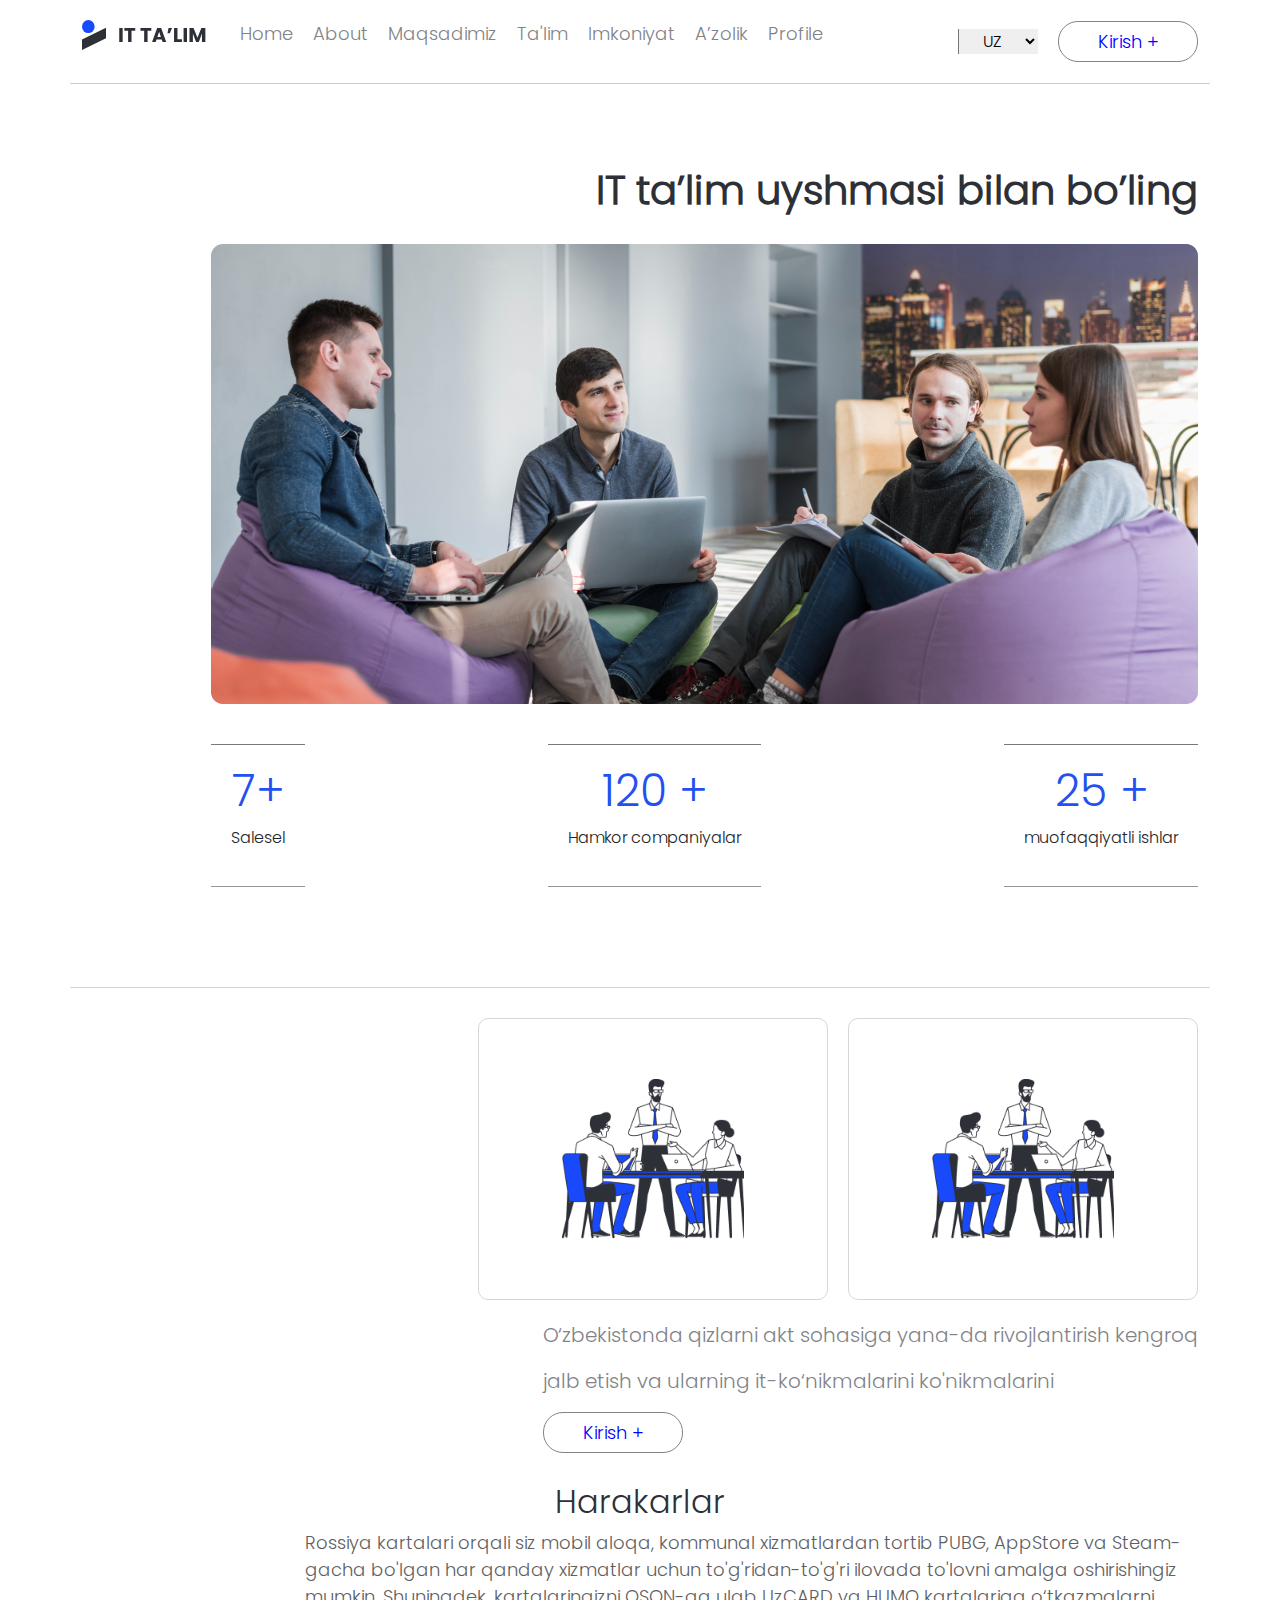
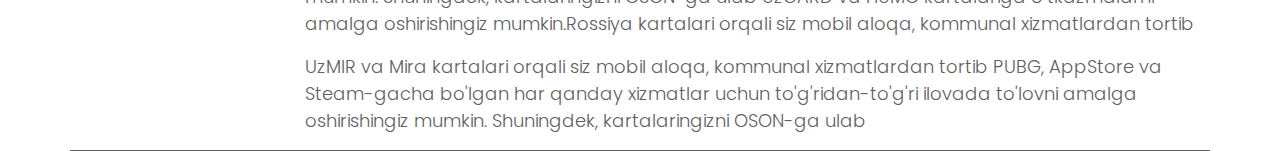
==== pages/about.html @ 6ec20bc4 "last page added" ====
<!DOCTYPE html>
<html lang="en">
<head>
    <meta charset="UTF-8">
    <meta name="viewport" content="width=device-width, initial-scale=1.0">
        <link rel="stylesheet" href="https://cdnjs.cloudflare.com/ajax/libs/font-awesome/6.5.2/css/all.min.css">
<link rel="stylesheet" href="../css/about.min.css">
<link rel="stylesheet" href="../bootstrap-5.3.3-dist/bootstrap-5.3.3-dist/css/bootstrap.min.css">
    <title>About</title>
</head>
<body>
    <!-- Navbar -->
    <header class="container">
        <nav class="header-navbar">
            <div class="header-left">
                <div class="header-logo">
                    <a href="./index.html"><img src="../images/header-logo.svg" alt="header-logo"></a>
                </div>
                <ul class="header-list">
                    <li class="header-item"><a href="../index.html" class="header-link">Home</a></li>
                    <li class="header-item"><a href="./about.html" class="header-link">About</a></li>
                    <li class="header-item"><a href="./maqsadimiz.html" class="header-link">Maqsadimiz</a></li>
                    <li class="header-item"><a href="./index.html" class="header-link">Ta'lim</a></li>
                    <li class="header-item"><a href="./index.html" class="header-link">Imkoniyat</a></li>
                    <li class="header-item"><a href="./index.html" class="header-link">A’zolik</a></li>
                    <li class="header-item"><a href="./index.html" class="header-link">Profile</a></li>
                </ul>
            </div>
            <div class="header-right">
                <form>
                    <select id="language" name="language" class="header-lang">
                        <option value="uz">UZ</option>
                        <option value="en">EN</option>
                        <option value="ru">RU</option>
                    </select>
                </form>
    
                <button class="sign">
                    Kirish +
                </button>
    
                <button class="user">
                    <span><i class="fa-solid fa-user"></i></span>
                </button>
                <button class="burger">
                    <span><i class="fa-solid fa-bars"></i></span>
                </button>
                <button class="lang">
                    <span><i class="fa-solid fa-globe"></i></span>
                </button>
            </div>
        </nav>
    </header>
    <!-- Navbar end -->

    <!-- Hero -->
     <section class="hero container">
<h1>IT ta’lim uyshmasi bilan bo’ling</h1>
<div class="hero-img">
    <img src="../images/ahero-img.png" alt="ahero-img">

    <div class="hero-items">
        <div class="hero-item">
            <h2>7+</h2>
            <p>Salesel</p>
        </div>
        <div class="hero-item">
            <h2>120 +</h2>
            <p>Hamkor companiyalar</p>
        </div>
        <div class="hero-item">
            <h2>25 +</h2>
            <p>muofaqqiyatli ishlar</p>
        </div>
    </div>
</div>
     </section>
    <!-- Hero end -->

    <!-- konikma -->
<section class="konikma container">
    <div class="konikma-cards">
        <div class="konikma-card">
            <img src="../images/about-img.png" alt="about-img">
        </div>
        <div class="konikma-card">
            <img src="../images/about-img.png" alt="about-img">
        </div>
    </div>
    <div class="konikma-info">
        <p>O‘zbekistonda qizlarni akt sohasiga yana-da 
        rivojlantirish kengroq</p>
        <p> jalb etish va ularning it-ko‘nikmalarini ko'nikmalarini</p>
        <button>Kirish +</button>
    </div>
</section>
    <!-- konikma end-->

    <!-- harakatlar -->
     <section class="harakatlar container">
        <h1>Harakarlar</h1>
        <p>Rossiya kartalari orqali siz mobil aloqa, kommunal xizmatlardan tortib PUBG, AppStore va Steam-gacha bo'lgan har qanday
        xizmatlar uchun to'g'ridan-to'g'ri ilovada to'lovni amalga oshirishingiz mumkin. Shuningdek, kartalaringizni OSON-ga
        ulab UzCARD va HUMO kartalariga o‘tkazmalarni amalga oshirishingiz mumkin.Rossiya kartalari orqali siz mobil aloqa,
        kommunal xizmatlardan tortib</p>
        <p>UzMIR va Mira kartalari orqali siz mobil aloqa, kommunal xizmatlardan tortib PUBG, AppStore va Steam-gacha bo'lgan har
        qanday xizmatlar uchun to'g'ridan-to'g'ri ilovada to'lovni amalga oshirishingiz mumkin. Shuningdek, kartalaringizni
        OSON-ga ulab</p>
     </section>
    <!-- harakatlar end -->
</body>
</html>
---- css/about.min.css ----
*{padding:0;margin:0;box-sizing:border-box;list-style:none;text-decoration:none;font-family:Poppins}button{cursor:pointer}ul a{text-decoration:none;transition:all .3s linear;-webkit-transition:all .3s linear;-moz-transition:all .3s linear;-ms-transition:all .3s linear;-o-transition:all .3s linear}ul a:hover{border-bottom:2px solid #0659e9;color:blue}@font-face{font-family:Poppins;src:url(/Poppins/Poppins-Light.ttf)}.container{margin:0 auto;width:90% !important}header{border-bottom:1px solid #ccc;position:sticky;top:0;background-color:#fff;z-index:999}header .header-navbar{padding:20px 0;align-items:center;display:flex;justify-content:space-between}header .header-navbar .header-left{display:flex}header .header-navbar .header-left .header-list{display:flex;gap:20px;align-items:center}header .header-navbar .header-left .header-list a{margin-top:20px;color:#828388;font-size:18px}header .header-navbar .header-left .header-list a:hover{color:#0335fd}header .header-navbar .header-right{display:flex;gap:20px;align-items:center}header .header-navbar .header-right .header-lang{border-right:none;border-bottom:none;border-top:none;outline:none;padding:0 20px}header .header-navbar .header-right .header-lang option{border:none;outline:none}header .header-navbar .header-right .sign{width:140px;border:1px solid #828388;color:blue;border-radius:20px;-webkit-border-radius:20px;-moz-border-radius:20px;-ms-border-radius:20px;-o-border-radius:20px;padding:6px 30px;background-color:rgba(0,0,0,0);font-size:18px}header .header-navbar .header-right .sign:hover{background-color:blue;color:#fff}header .header-navbar .user{border:none;background-color:rgba(0,0,0,0);font-size:20px;color:blue;display:none}header .header-navbar .burger{border:none;background-color:rgba(0,0,0,0);font-size:20px;color:blue;display:none}header .header-navbar .lang{border:none;background-color:rgba(0,0,0,0);font-size:20px;color:blue;display:none}@media(max-width: 1200px){header .header-navbar .header-left .header-list a{font-size:15px}header .header-navbar .header-right .sign{padding:6px 20px}}@media(max-width: 768px){header .header-navbar .header-left .header-list{gap:10px}header .header-navbar .header-left .header-list a{font-size:15px}header .header-navbar .header-right .sign{padding:6px 20px}}@media(max-width: 992px){header .header-navbar .header-left .header-list{display:none}header .header-navbar .header-right .header-lang{display:none}header .header-navbar .header-right .sign{display:none}header .header-navbar .header-right .user{display:block}header .header-navbar .header-right .lang{display:block}header .header-navbar .header-right .burger{display:block}}.hero{margin-top:50px;padding:30px 0;gap:20px;display:flex;flex-direction:column;align-items:end}.hero img{width:100%}.hero h1{font-size:40px;font-weight:600;line-height:52px;color:#2e3038}.hero .hero-items{display:flex;justify-content:space-between;padding:40px 0;flex-wrap:wrap}.hero .hero-items .hero-item{display:flex;flex-direction:column;flex-wrap:wrap;border-top:1px solid rgba(78,79,81,.7568627451);border-bottom:1px solid rgba(78,79,81,.6117647059);padding:20px;align-items:center}.hero .hero-items .hero-item h2{color:#2450f0;font-size:44px}@media(max-width: 1024px){.hero h1{font-size:30px;font-weight:500}.hero .hero-items{padding:30px 0}.hero .hero-items .hero-item h2{font-size:30px}}.konikma{margin-top:30px;padding:30px 0;gap:20px;border-top:1px solid rgba(204,204,204,.8);display:flex;flex-direction:column;align-items:end;justify-content:end}.konikma .konikma-cards{display:flex;justify-content:space-between;gap:20px;flex-wrap:wrap}.konikma .konikma-cards .konikma-card{border-radius:10px;-webkit-border-radius:10px;-moz-border-radius:10px;-ms-border-radius:10px;-o-border-radius:10px;border:rgba(204,204,204,.8) 1px solid;display:flex;align-items:center;justify-content:center;padding:60px}.konikma .konikma-cards .konikma-card img{width:80%}.konikma .konikma-info{display:flex;flex-direction:column}.konikma .konikma-info p{color:#828388;font-size:20px}.konikma .konikma-info button{width:140px;border:1px solid #828388;color:blue;border-radius:20px;-webkit-border-radius:20px;-moz-border-radius:20px;-ms-border-radius:20px;-o-border-radius:20px;padding:6px 30px;background-color:rgba(0,0,0,0);font-size:18px}.konikma .konikma-info button:hover{background-color:blue;color:#fff}.harakatlar{display:flex;flex-direction:column;align-items:end;border-bottom:#605f62 1px solid}.harakatlar h1{font-size:32px;color:#2e3038;text-align:center;width:100%}.harakatlar p{color:#5f5f62;font-size:18px;width:80%}@media(max-width: 1024px){.harakatlar p{width:100%}}.footer{margin-top:50px;border-top:1px solid #ccc;padding:30px 0;gap:20px;display:grid;grid-template-columns:auto auto}.footer .footer-right .footer-right__top{display:grid;grid-template-columns:repeat(3, 1fr);align-items:center}.footer .footer-right .footer-right__top .footer-list{display:flex;flex-direction:column;gap:10px}.footer .footer-right .footer-right__top .footer-list li{font-size:20px}.footer .footer-right .footer-right__top .footer-list li a{color:#828388}.footer .footer-right .footer-right__top .footer-contacts .footer-contact{display:flex;justify-content:space-between;align-items:center;padding:20px 0;border-bottom:1px solid rgba(53,53,55,.5098039216)}.footer .footer-right .footer-right__top .footer-contacts .footer-contact span{font-size:22px;display:flex;gap:10px;color:#828388;align-items:center}.footer .footer-right .footer-right__top .footer-contacts .footer-contact span i{color:#000}.footer .footer-right .footer-right__bottom{padding:20px 10px;width:100%;display:flex;align-items:center;justify-content:end;flex-wrap:wrap;gap:10px}.footer .footer-right .footer-right__bottom span{display:none}.footer .footer-right .footer-right__bottom button{width:250px;border:1px solid #828388;color:#fff;border-radius:20px;-webkit-border-radius:20px;-moz-border-radius:20px;-ms-border-radius:20px;-o-border-radius:20px;background-color:#58585b;font-size:18px;display:flex;align-items:center;justify-content:center;height:40px;padding:10px;text-transform:uppercase}.footer .footer-right .footer-right__bottom button:hover{background-color:#fff;color:#414044}@media(max-width: 1024px){.footer{grid-template-columns:auto}.footer .footer-right .footer-right__top .footer-contacts .footer-contact span{font-size:16px}}@media(max-width: 768px){.footer{grid-template-columns:auto}.footer .footer-right .footer-right__top{grid-template-columns:auto}.footer .footer-right .footer-right__top .footer-list{display:none}.footer .footer-right .footer-right__bottom{justify-content:center}}/*# sourceMappingURL=about.min.css.map */
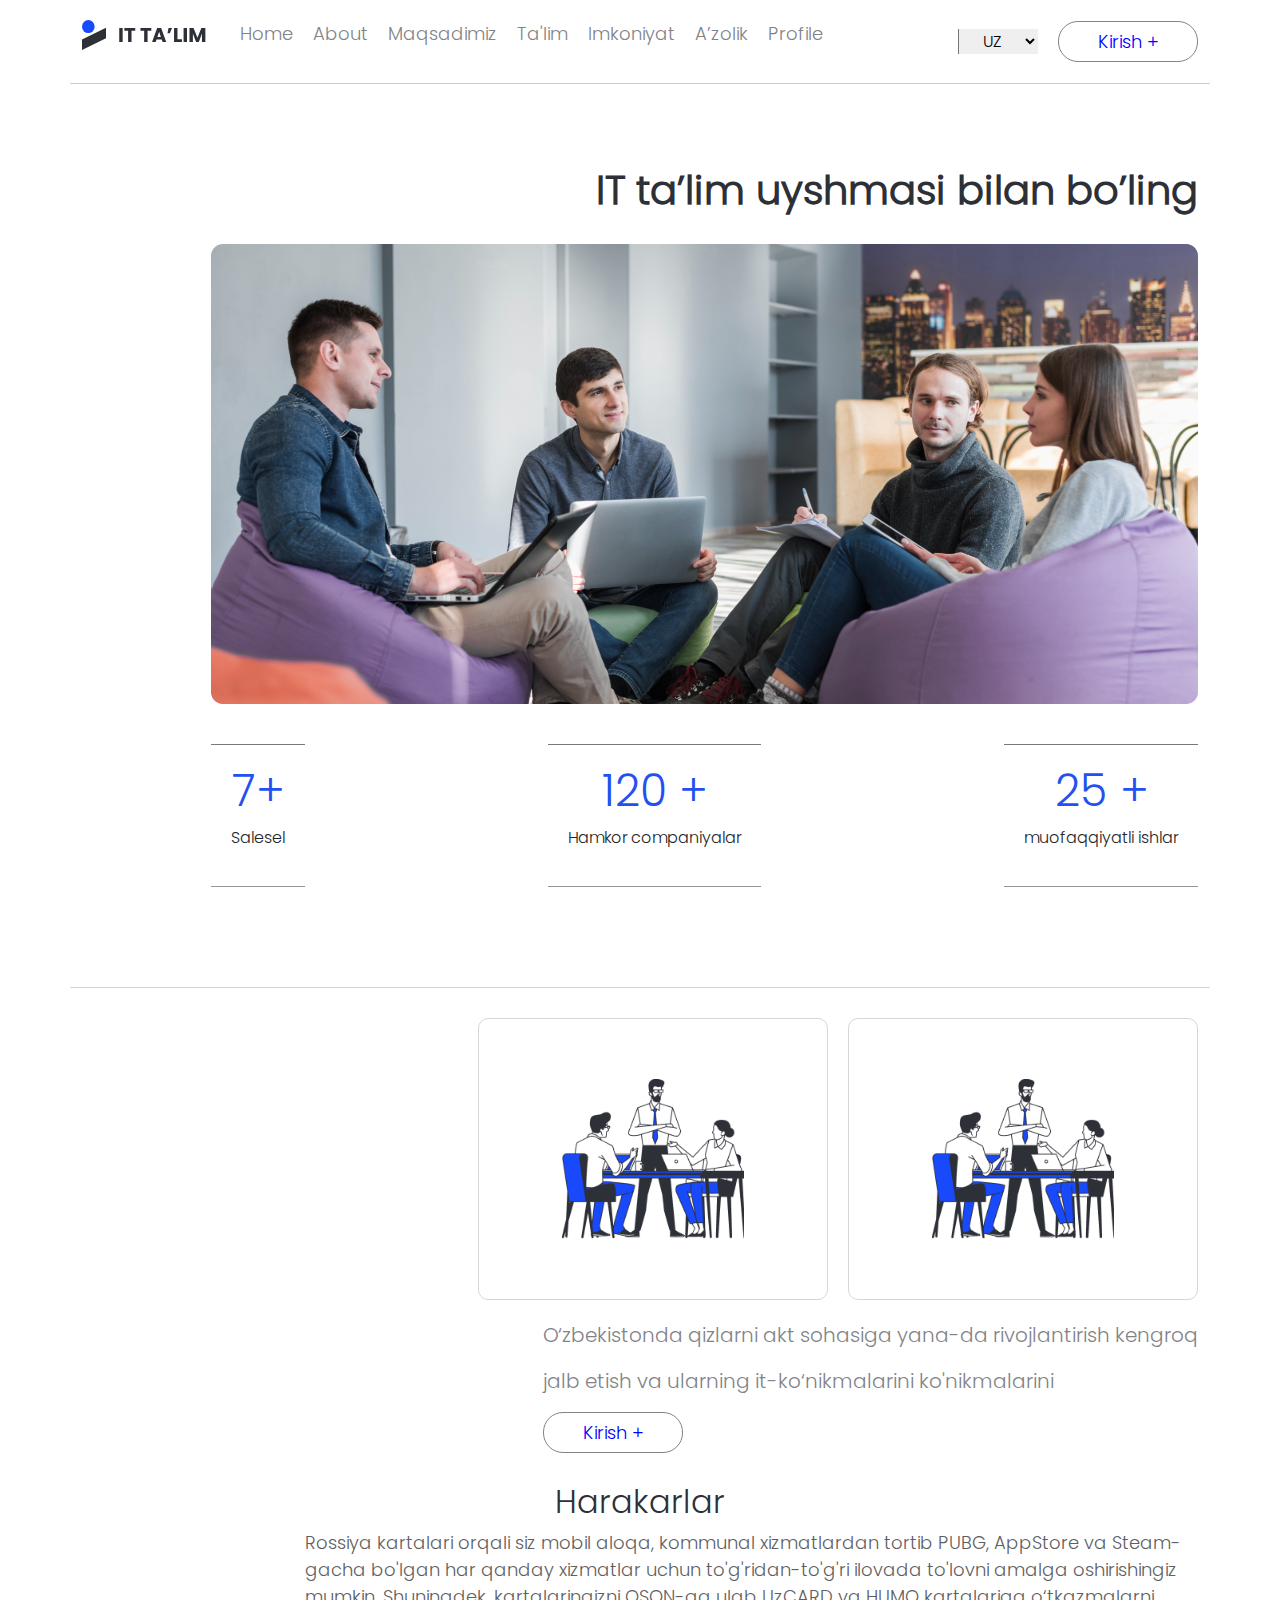
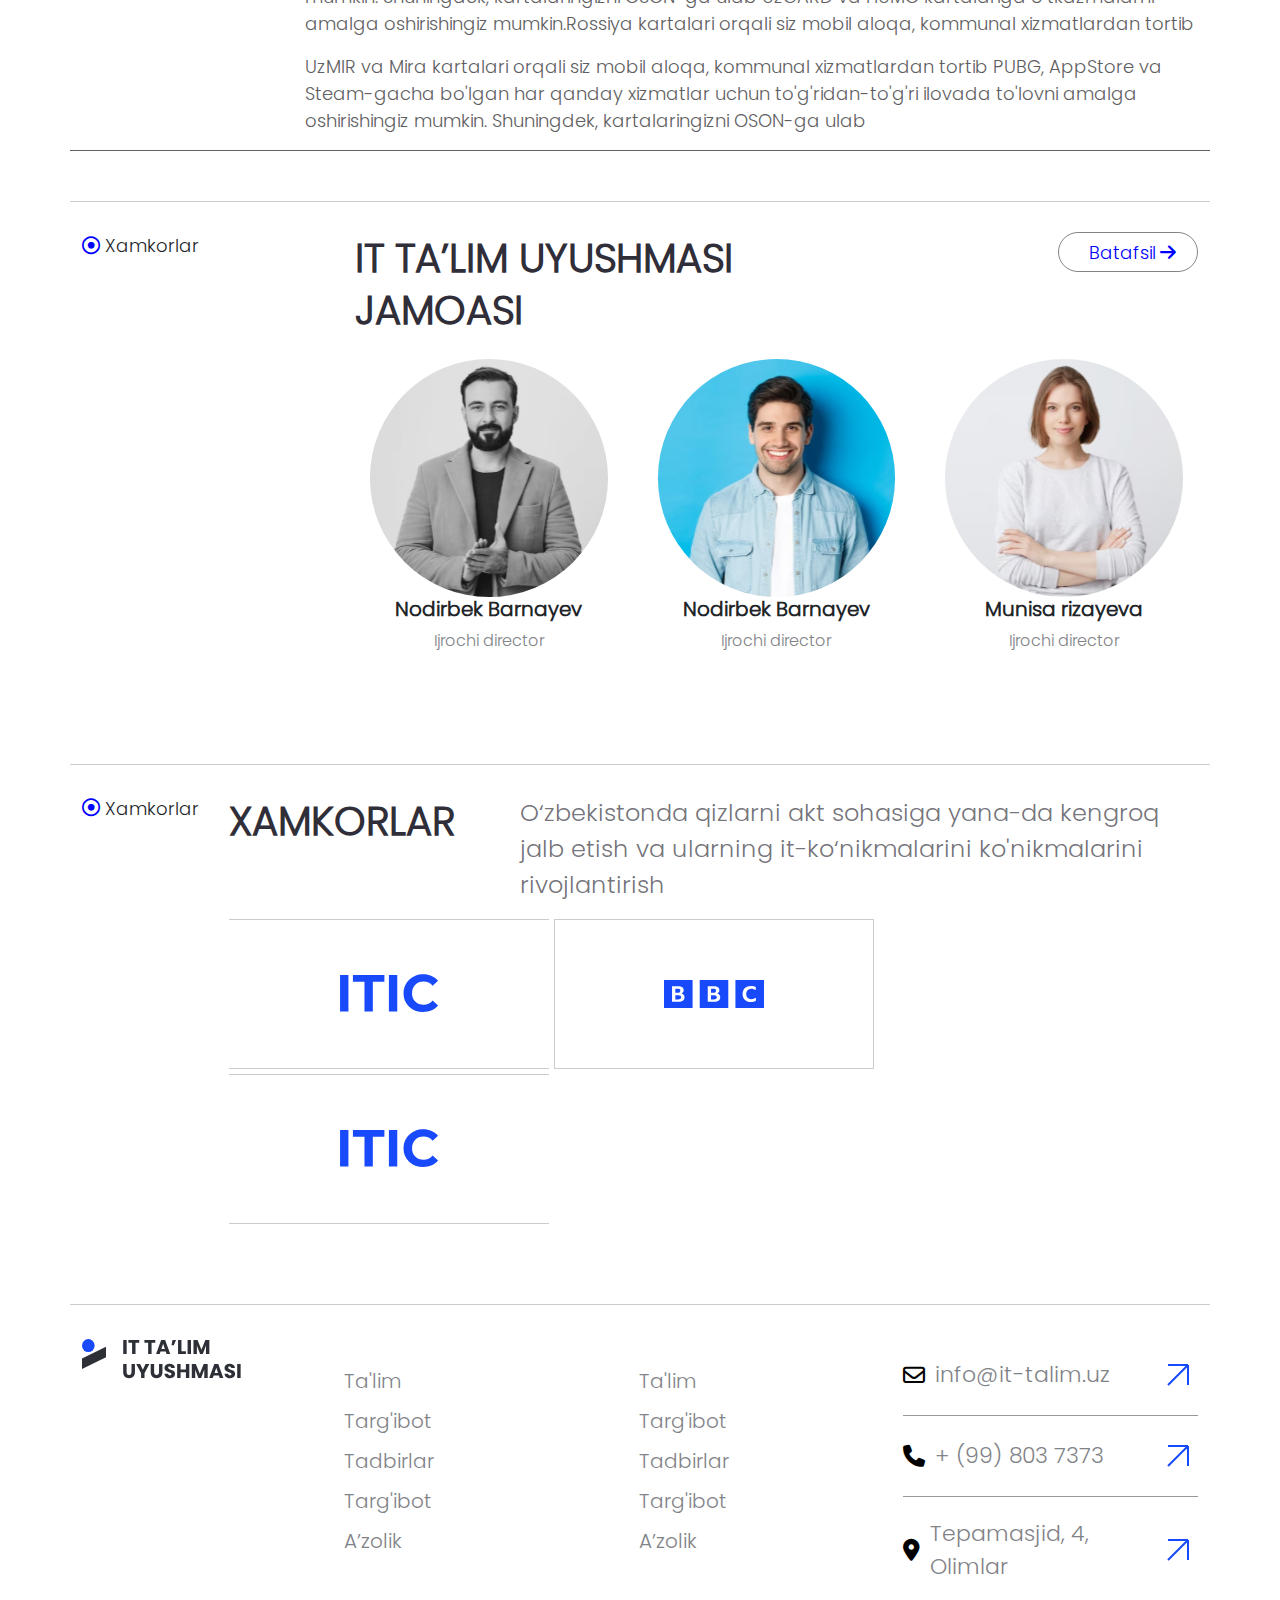
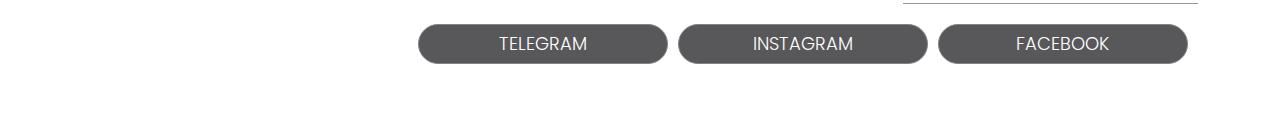
==== commit fa6ba11e: "finished" ====
--- a/pages/about.html
+++ b/pages/about.html
@@ -108,5 +108,126 @@
         OSON-ga ulab</p>
      </section>
     <!-- harakatlar end -->
+
+
+
+
+
+
+
+    <!-- Team -->
+    <section class="team container">
+        <div class="team-top">
+            <div class="team-left">
+                <span><i class="fa-regular fa-circle-dot" style="color: blue;"></i>Xamkorlar</span>
+            </div>
+            <div class="team-right">
+                <div class="team-right__top">
+                    <h1>it ta’lim uyushmasi jamoasi</h1>
+                    <button>Batafsil <span><i class="fa-solid fa-arrow-right"></i></span></button>
+                </div>
+                <div class="team-right__items">
+                    <div class="team-right__item">
+                        <img src="../images/team-st.svg" alt="team-st">
+                        <h3>Nodirbek Barnayev</h3>
+                        <p>Ijrochi director</p>
+                    </div>
+                    <div class="team-right__item">
+                        <img src="../images/team-nd.svg" alt="team-st">
+                        <h3>Nodirbek Barnayev</h3>
+                        <p>Ijrochi director</p>
+                    </div>
+                    <div class="team-right__item">
+                        <img src="../images/team-rd.svg" alt="team-st">
+                        <h3>Munisa rizayeva</h3>
+                        <p>Ijrochi director</p>
+                    </div>
+                </div>
+            </div>
+        </div>
+    
+    </section>
+    <!-- Team end -->
+
+    <!-- Partnyorlar  -->
+    <section class="partnyorlar container">
+        <div class="partnyorlar-left">
+            <span><i class="fa-regular fa-circle-dot" style="color: blue;"></i>Xamkorlar</span>
+        </div>
+    
+        <div class="partnyorlar-right">
+            <div class="partnyorlar-right__top">
+                <h1>Xamkorlar</h1>
+                <p>O‘zbekistonda qizlarni akt sohasiga yana-da kengroq jalb etish va ularning it-ko‘nikmalarini
+                    ko'nikmalarini
+                    rivojlantirish</p>
+            </div>
+            <div class="partnyorlar-right__bottom">
+                <div class="bottom-item">
+                    <img src="../images/ITIC.svg" alt="ITIC">
+                </div>
+                <div id="bbc" class="bottom-item">
+                    <img src="../images/bbc.svg" alt="bbc">
+                </div>
+                <div class="bottom-item">
+                    <img src="../images/ITIC.svg" alt="ITIC">
+                </div>
+    
+            </div>
+        </div>
+    </section>
+    <!-- Partnyorlar end -->
+
+    <!-- Footer -->
+    <section class="footer container">
+        <div class="footer-left">
+            <img src="../images/footer-logo.svg" alt="footer-logo">
+        </div>
+        <div class="footer-right">
+            <div class="footer-right__top">
+                <ul class="footer-list">
+                    <li><a href="#">Ta'lim</a></li>
+                    <li><a href="#">Targ'ibot</a></li>
+                    <li><a href="#">Tadbirlar</a></li>
+                    <li><a href="#">Targ'ibot</a></li>
+                    <li><a href="#">A’zolik</a></li>
+                </ul>
+                <ul class="footer-list">
+                    <li><a href="#">Ta'lim</a></li>
+                    <li><a href="#">Targ'ibot</a></li>
+                    <li><a href="#">Tadbirlar</a></li>
+                    <li><a href="#">Targ'ibot</a></li>
+                    <li><a href="#">A’zolik</a></li>
+                </ul>
+                <div class="footer-contacts">
+                    <div class="footer-contact">
+                        <span><i class="fa-regular fa-envelope"></i>info@it-talim.uz</span>
+    
+                        <img src="../images/up-right-blue.svg" alt="up-right-blue">
+    
+                    </div>
+                    <div class="footer-contact">
+                        <span><i class="fa-solid fa-phone"></i> + (99) 803 7373</span>
+    
+                        <img src="../images/up-right-blue.svg" alt="up-right-blue">
+                    </div>
+                    <div class="footer-contact">
+                        <span><i class="fa-solid fa-location-dot"></i> Tepamasjid, 4, Olimlar</span>
+                        <img src="../images/up-right-blue.svg" alt="up-right-blue">
+    
+                    </div>
+                </div>
+            </div>
+            <div class="footer-right__bottom">
+                <button>telegram</button>
+                <button>Instagram</button>
+                <button>facebook</button>
+                <span><i class="fa-brands fa-telegram"></i></span>
+                <span><i class="fa-brands fa-instagram"></i></span>
+                <span><i class="fa-brands fa-facebook"></i></span>
+            </div>
+        </div>
+    </section>
+    <!-- Footer end-->
 </body>
 </html>--- a/css/about.min.css
+++ b/css/about.min.css
@@ -1 +1 @@
-*{padding:0;margin:0;box-sizing:border-box;list-style:none;text-decoration:none;font-family:Poppins}button{cursor:pointer}ul a{text-decoration:none;transition:all .3s linear;-webkit-transition:all .3s linear;-moz-transition:all .3s linear;-ms-transition:all .3s linear;-o-transition:all .3s linear}ul a:hover{border-bottom:2px solid #0659e9;color:blue}@font-face{font-family:Poppins;src:url(/Poppins/Poppins-Light.ttf)}.container{margin:0 auto;width:90% !important}header{border-bottom:1px solid #ccc;position:sticky;top:0;background-color:#fff;z-index:999}header .header-navbar{padding:20px 0;align-items:center;display:flex;justify-content:space-between}header .header-navbar .header-left{display:flex}header .header-navbar .header-left .header-list{display:flex;gap:20px;align-items:center}header .header-navbar .header-left .header-list a{margin-top:20px;color:#828388;font-size:18px}header .header-navbar .header-left .header-list a:hover{color:#0335fd}header .header-navbar .header-right{display:flex;gap:20px;align-items:center}header .header-navbar .header-right .header-lang{border-right:none;border-bottom:none;border-top:none;outline:none;padding:0 20px}header .header-navbar .header-right .header-lang option{border:none;outline:none}header .header-navbar .header-right .sign{width:140px;border:1px solid #828388;color:blue;border-radius:20px;-webkit-border-radius:20px;-moz-border-radius:20px;-ms-border-radius:20px;-o-border-radius:20px;padding:6px 30px;background-color:rgba(0,0,0,0);font-size:18px}header .header-navbar .header-right .sign:hover{background-color:blue;color:#fff}header .header-navbar .user{border:none;background-color:rgba(0,0,0,0);font-size:20px;color:blue;display:none}header .header-navbar .burger{border:none;background-color:rgba(0,0,0,0);font-size:20px;color:blue;display:none}header .header-navbar .lang{border:none;background-color:rgba(0,0,0,0);font-size:20px;color:blue;display:none}@media(max-width: 1200px){header .header-navbar .header-left .header-list a{font-size:15px}header .header-navbar .header-right .sign{padding:6px 20px}}@media(max-width: 768px){header .header-navbar .header-left .header-list{gap:10px}header .header-navbar .header-left .header-list a{font-size:15px}header .header-navbar .header-right .sign{padding:6px 20px}}@media(max-width: 992px){header .header-navbar .header-left .header-list{display:none}header .header-navbar .header-right .header-lang{display:none}header .header-navbar .header-right .sign{display:none}header .header-navbar .header-right .user{display:block}header .header-navbar .header-right .lang{display:block}header .header-navbar .header-right .burger{display:block}}.hero{margin-top:50px;padding:30px 0;gap:20px;display:flex;flex-direction:column;align-items:end}.hero img{width:100%}.hero h1{font-size:40px;font-weight:600;line-height:52px;color:#2e3038}.hero .hero-items{display:flex;justify-content:space-between;padding:40px 0;flex-wrap:wrap}.hero .hero-items .hero-item{display:flex;flex-direction:column;flex-wrap:wrap;border-top:1px solid rgba(78,79,81,.7568627451);border-bottom:1px solid rgba(78,79,81,.6117647059);padding:20px;align-items:center}.hero .hero-items .hero-item h2{color:#2450f0;font-size:44px}@media(max-width: 1024px){.hero h1{font-size:30px;font-weight:500}.hero .hero-items{padding:30px 0}.hero .hero-items .hero-item h2{font-size:30px}}.konikma{margin-top:30px;padding:30px 0;gap:20px;border-top:1px solid rgba(204,204,204,.8);display:flex;flex-direction:column;align-items:end;justify-content:end}.konikma .konikma-cards{display:flex;justify-content:space-between;gap:20px;flex-wrap:wrap}.konikma .konikma-cards .konikma-card{border-radius:10px;-webkit-border-radius:10px;-moz-border-radius:10px;-ms-border-radius:10px;-o-border-radius:10px;border:rgba(204,204,204,.8) 1px solid;display:flex;align-items:center;justify-content:center;padding:60px}.konikma .konikma-cards .konikma-card img{width:80%}.konikma .konikma-info{display:flex;flex-direction:column}.konikma .konikma-info p{color:#828388;font-size:20px}.konikma .konikma-info button{width:140px;border:1px solid #828388;color:blue;border-radius:20px;-webkit-border-radius:20px;-moz-border-radius:20px;-ms-border-radius:20px;-o-border-radius:20px;padding:6px 30px;background-color:rgba(0,0,0,0);font-size:18px}.konikma .konikma-info button:hover{background-color:blue;color:#fff}.harakatlar{display:flex;flex-direction:column;align-items:end;border-bottom:#605f62 1px solid}.harakatlar h1{font-size:32px;color:#2e3038;text-align:center;width:100%}.harakatlar p{color:#5f5f62;font-size:18px;width:80%}@media(max-width: 1024px){.harakatlar p{width:100%}}.footer{margin-top:50px;border-top:1px solid #ccc;padding:30px 0;gap:20px;display:grid;grid-template-columns:auto auto}.footer .footer-right .footer-right__top{display:grid;grid-template-columns:repeat(3, 1fr);align-items:center}.footer .footer-right .footer-right__top .footer-list{display:flex;flex-direction:column;gap:10px}.footer .footer-right .footer-right__top .footer-list li{font-size:20px}.footer .footer-right .footer-right__top .footer-list li a{color:#828388}.footer .footer-right .footer-right__top .footer-contacts .footer-contact{display:flex;justify-content:space-between;align-items:center;padding:20px 0;border-bottom:1px solid rgba(53,53,55,.5098039216)}.footer .footer-right .footer-right__top .footer-contacts .footer-contact span{font-size:22px;display:flex;gap:10px;color:#828388;align-items:center}.footer .footer-right .footer-right__top .footer-contacts .footer-contact span i{color:#000}.footer .footer-right .footer-right__bottom{padding:20px 10px;width:100%;display:flex;align-items:center;justify-content:end;flex-wrap:wrap;gap:10px}.footer .footer-right .footer-right__bottom span{display:none}.footer .footer-right .footer-right__bottom button{width:250px;border:1px solid #828388;color:#fff;border-radius:20px;-webkit-border-radius:20px;-moz-border-radius:20px;-ms-border-radius:20px;-o-border-radius:20px;background-color:#58585b;font-size:18px;display:flex;align-items:center;justify-content:center;height:40px;padding:10px;text-transform:uppercase}.footer .footer-right .footer-right__bottom button:hover{background-color:#fff;color:#414044}@media(max-width: 1024px){.footer{grid-template-columns:auto}.footer .footer-right .footer-right__top .footer-contacts .footer-contact span{font-size:16px}}@media(max-width: 768px){.footer{grid-template-columns:auto}.footer .footer-right .footer-right__top{grid-template-columns:auto}.footer .footer-right .footer-right__top .footer-list{display:none}.footer .footer-right .footer-right__bottom{justify-content:center}}/*# sourceMappingURL=about.min.css.map */+*{padding:0;margin:0;box-sizing:border-box;list-style:none;text-decoration:none;font-family:Poppins}button{cursor:pointer}ul a{text-decoration:none;transition:all .3s linear;-webkit-transition:all .3s linear;-moz-transition:all .3s linear;-ms-transition:all .3s linear;-o-transition:all .3s linear}ul a:hover{border-bottom:2px solid #0659e9;color:blue}@font-face{font-family:Poppins;src:url(/Poppins/Poppins-Light.ttf)}.container{margin:0 auto;width:90% !important}header{border-bottom:1px solid #ccc;position:sticky;top:0;background-color:#fff;z-index:999}header .header-navbar{padding:20px 0;align-items:center;display:flex;justify-content:space-between}header .header-navbar .header-left{display:flex}header .header-navbar .header-left .header-list{display:flex;gap:20px;align-items:center}header .header-navbar .header-left .header-list a{margin-top:20px;color:#828388;font-size:18px}header .header-navbar .header-left .header-list a:hover{color:#0335fd}header .header-navbar .header-right{display:flex;gap:20px;align-items:center}header .header-navbar .header-right .header-lang{border-right:none;border-bottom:none;border-top:none;outline:none;padding:0 20px}header .header-navbar .header-right .header-lang option{border:none;outline:none}header .header-navbar .header-right .sign{width:140px;border:1px solid #828388;color:blue;border-radius:20px;-webkit-border-radius:20px;-moz-border-radius:20px;-ms-border-radius:20px;-o-border-radius:20px;padding:6px 30px;background-color:rgba(0,0,0,0);font-size:18px}header .header-navbar .header-right .sign:hover{background-color:blue;color:#fff}header .header-navbar .user{border:none;background-color:rgba(0,0,0,0);font-size:20px;color:blue;display:none}header .header-navbar .burger{border:none;background-color:rgba(0,0,0,0);font-size:20px;color:blue;display:none}header .header-navbar .lang{border:none;background-color:rgba(0,0,0,0);font-size:20px;color:blue;display:none}@media(max-width: 1200px){header .header-navbar .header-left .header-list a{font-size:15px}header .header-navbar .header-right .sign{padding:6px 20px}}@media(max-width: 768px){header .header-navbar .header-left .header-list{gap:10px}header .header-navbar .header-left .header-list a{font-size:15px}header .header-navbar .header-right .sign{padding:6px 20px}}@media(max-width: 992px){header .header-navbar .header-left .header-list{display:none}header .header-navbar .header-right .header-lang{display:none}header .header-navbar .header-right .sign{display:none}header .header-navbar .header-right .user{display:block}header .header-navbar .header-right .lang{display:block}header .header-navbar .header-right .burger{display:block}}.hero{margin-top:50px;padding:30px 0;gap:20px;display:flex;flex-direction:column;align-items:end}.hero img{width:100%}.hero h1{font-size:40px;font-weight:600;line-height:52px;color:#2e3038}.hero .hero-items{display:flex;justify-content:space-between;padding:40px 0;flex-wrap:wrap}.hero .hero-items .hero-item{display:flex;flex-direction:column;flex-wrap:wrap;border-top:1px solid rgba(78,79,81,.7568627451);border-bottom:1px solid rgba(78,79,81,.6117647059);padding:20px;align-items:center}.hero .hero-items .hero-item h2{color:#2450f0;font-size:44px}@media(max-width: 1024px){.hero h1{font-size:30px;font-weight:500}.hero .hero-items{padding:30px 0}.hero .hero-items .hero-item h2{font-size:30px}}.konikma{margin-top:30px;padding:30px 0;gap:20px;border-top:1px solid rgba(204,204,204,.8);display:flex;flex-direction:column;align-items:end;justify-content:end}.konikma .konikma-cards{display:flex;justify-content:space-between;gap:20px;flex-wrap:wrap}.konikma .konikma-cards .konikma-card{border-radius:10px;-webkit-border-radius:10px;-moz-border-radius:10px;-ms-border-radius:10px;-o-border-radius:10px;border:rgba(204,204,204,.8) 1px solid;display:flex;align-items:center;justify-content:center;padding:60px}.konikma .konikma-cards .konikma-card img{width:80%}.konikma .konikma-info{display:flex;flex-direction:column}.konikma .konikma-info p{color:#828388;font-size:20px}.konikma .konikma-info button{width:140px;border:1px solid #828388;color:blue;border-radius:20px;-webkit-border-radius:20px;-moz-border-radius:20px;-ms-border-radius:20px;-o-border-radius:20px;padding:6px 30px;background-color:rgba(0,0,0,0);font-size:18px}.konikma .konikma-info button:hover{background-color:blue;color:#fff}.harakatlar{display:flex;flex-direction:column;align-items:end;border-bottom:#605f62 1px solid}.harakatlar h1{font-size:32px;color:#2e3038;text-align:center;width:100%}.harakatlar p{color:#5f5f62;font-size:18px;width:80%}@media(max-width: 1024px){.harakatlar p{width:100%}}.partnyorlar-nd{display:grid;grid-template-columns:repeat(3, 1fr);margin-top:50px;border-top:1px solid #ccc;padding:30px 0;gap:20px}.partnyorlar-nd span{display:flex;gap:5px;font-size:18px}.partnyorlar-nd h1{text-transform:uppercase;font-size:40px;font-weight:600;line-height:52px;color:#302e38}.partnyorlar-nd .pnd-desc{font-size:24px;color:rgba(48,46,56,.6823529412)}.partnyorlar-nd .partnyorlar-item{border-bottom:1px solid #b0acac;overflow:hidden}.partnyorlar-nd .partnyorlar-item img{border-radius:10px;-webkit-border-radius:10px;-moz-border-radius:10px;-ms-border-radius:10px;-o-border-radius:10px;width:100%;height:60%;-o-object-fit:cover;object-fit:cover}.partnyorlar-nd .partnyorlar-item .partnyorlar-item__bottom{display:flex;padding-top:20px;padding-bottom:20px;padding-right:20px;padding-left:0;align-items:center}.partnyorlar-nd .partnyorlar-item .partnyorlar-item__bottom p{font-size:22px;color:#847d7d}.partnyorlar-nd .partnyorlar-item .partnyorlar-item__bottom span{font-size:24px;color:blue}@media(max-width: 1024px){.partnyorlar-nd{grid-template-columns:repeat(2, 1fr);margin-top:30px;border-top:1px solid #ccc;padding:30px 0;gap:20px}.partnyorlar-nd h1{font-size:30px;font-weight:600;line-height:42px}}@media(max-width: 768px){.partnyorlar-nd{grid-template-columns:repeat(1, 1fr);margin-top:20px;padding:20px 0;gap:20px}.partnyorlar-nd h1{font-size:24px;font-weight:600;line-height:32px;text-align:center}.partnyorlar-nd .pnd-desc{text-align:center;font-size:20px}}.partnyorlar{display:grid;grid-template-columns:auto auto;margin-top:50px;border-top:1px solid #ccc;padding:30px 0;gap:30px}.partnyorlar .partnyorlar-left span{display:flex;align-items:center;gap:5px;font-size:18px}.partnyorlar .partnyorlar-right .partnyorlar-right__top{display:flex;flex-wrap:wrap;justify-content:space-between}.partnyorlar .partnyorlar-right .partnyorlar-right__top h1{text-transform:uppercase;font-size:40px;font-weight:600;line-height:52px;color:#302e38}.partnyorlar .partnyorlar-right .partnyorlar-right__top p{font-size:24px;color:rgba(48,46,56,.6823529412);width:70%}.partnyorlar .partnyorlar-right .partnyorlar-right__bottom{display:flex;flex-wrap:wrap;align-items:center;gap:5px}.partnyorlar .partnyorlar-right .partnyorlar-right__bottom .bottom-item{border-bottom:1px solid #ccc;border-top:1px solid #ccc;padding:30px;width:33%;height:150px;display:flex;justify-content:center;align-items:center}.partnyorlar .partnyorlar-right .partnyorlar-right__bottom .bottom-item img{width:100px}.partnyorlar .partnyorlar-right .partnyorlar-right__bottom #bbc{border-left:1px solid #ccc;border-right:1px solid #ccc}@media(max-width: 1024px){.partnyorlar{margin-top:30px;gap:10px;grid-template-columns:auto}.partnyorlar .partnyorlar-right .partnyorlar-right__top h1{text-align:center;font-size:24px}.partnyorlar .partnyorlar-right .partnyorlar-right__bottom{justify-content:space-around}}@media(max-width: 768px){.partnyorlar{grid-template-columns:auto;margin-top:20px;padding:20px 0;gap:20px}.partnyorlar .partnyorlar-right .partnyorlar-right__top h1{font-size:24px;font-weight:600;line-height:32px;text-align:center}}.team{margin-top:50px;border-top:1px solid #ccc;padding:30px 0}.team .team-top{display:grid;grid-template-columns:auto auto;gap:20px}.team .team-top .team-left span{display:flex;gap:5px;font-size:18px;align-items:center}.team .team-top .team-right .team-right__top{display:flex;justify-content:space-between;gap:10px}.team .team-top .team-right .team-right__top h1{text-transform:uppercase;font-size:40px;font-weight:600;line-height:52px;color:#302e38;width:50%}.team .team-top .team-right .team-right__top button{width:140px;border:1px solid #828388;color:blue;border-radius:20px;-webkit-border-radius:20px;-moz-border-radius:20px;-ms-border-radius:20px;-o-border-radius:20px;padding:6px 30px;background-color:rgba(0,0,0,0);font-size:18px;display:flex;align-items:center;gap:4px;height:40px}.team .team-top .team-right .team-right__top button:hover{background-color:blue;color:#fff}.team .team-top .team-right .team-right__items{display:grid;grid-template-columns:repeat(3, 1fr);gap:20px}.team .team-top .team-right .team-right__items .team-right__item{display:flex;align-items:center;flex-direction:column;justify-content:center}.team .team-top .team-right .team-right__items .team-right__item h3{text-align:center;font-size:20px;font-weight:600}.team .team-top .team-right .team-right__items .team-right__item p{color:#828388;font-weight:400}.team .team-top .team-right .team-right__items .team-right__item img{width:100%;height:70%}@media(max-width: 1024px){.team{margin-top:30px;border-top:1px solid #ccc;padding:20px 0}.team .team-top{display:grid;grid-template-columns:auto;gap:20px}.team .team-top .team-right .team-right__top{display:flex;justify-content:space-between;gap:10px;flex-wrap:wrap}.team .team-top .team-right .team-right__top h1{text-transform:uppercase;font-size:40px;font-weight:600;line-height:52px;color:#302e38;width:50%}.team .team-top .team-right .team-right__top button{width:140px;border:1px solid #828388;color:blue;border-radius:20px;-webkit-border-radius:20px;-moz-border-radius:20px;-ms-border-radius:20px;-o-border-radius:20px;padding:6px 30px;background-color:rgba(0,0,0,0);font-size:18px;display:flex;align-items:center;gap:4px;height:40px}.team .team-top .team-right .team-right__top button:hover{background-color:blue;color:#fff}.team .team-top .team-right .team-right__items{gap:10px}.team .team-top .team-right .team-right__items .team-right__item h3{text-align:center;font-size:18px;font-weight:500}.team .team-top .team-right .team-right__items .team-right__item p{font-weight:300}}@media(max-width: 768px){.team .team-top .team-right__top h1{width:100%}.team .team-top .team-right .team-right__items{grid-template-columns:repeat(2, 1fr)}}@media(max-width: 498px){.team .team-top .team-right .team-right__items{grid-template-columns:repeat(1, 1fr)}.team .team-top .team-right .team-right__items .team-right__item img{width:70%}}.footer{margin-top:50px;border-top:1px solid #ccc;padding:30px 0;gap:20px;display:grid;grid-template-columns:auto auto}.footer .footer-right .footer-right__top{display:grid;grid-template-columns:repeat(3, 1fr);align-items:center}.footer .footer-right .footer-right__top .footer-list{display:flex;flex-direction:column;gap:10px}.footer .footer-right .footer-right__top .footer-list li{font-size:20px}.footer .footer-right .footer-right__top .footer-list li a{color:#828388}.footer .footer-right .footer-right__top .footer-contacts .footer-contact{display:flex;justify-content:space-between;align-items:center;padding:20px 0;border-bottom:1px solid rgba(53,53,55,.5098039216)}.footer .footer-right .footer-right__top .footer-contacts .footer-contact span{font-size:22px;display:flex;gap:10px;color:#828388;align-items:center}.footer .footer-right .footer-right__top .footer-contacts .footer-contact span i{color:#000}.footer .footer-right .footer-right__bottom{padding:20px 10px;width:100%;display:flex;align-items:center;justify-content:end;flex-wrap:wrap;gap:10px}.footer .footer-right .footer-right__bottom span{display:none}.footer .footer-right .footer-right__bottom button{width:250px;border:1px solid #828388;color:#fff;border-radius:20px;-webkit-border-radius:20px;-moz-border-radius:20px;-ms-border-radius:20px;-o-border-radius:20px;background-color:#58585b;font-size:18px;display:flex;align-items:center;justify-content:center;height:40px;padding:10px;text-transform:uppercase}.footer .footer-right .footer-right__bottom button:hover{background-color:#fff;color:#414044}@media(max-width: 1024px){.footer{grid-template-columns:auto}.footer .footer-right .footer-right__top .footer-contacts .footer-contact span{font-size:16px}}@media(max-width: 768px){.footer{grid-template-columns:auto}.footer .footer-right .footer-right__top{grid-template-columns:auto}.footer .footer-right .footer-right__top .footer-list{display:none}.footer .footer-right .footer-right__bottom{justify-content:center}}/*# sourceMappingURL=about.min.css.map */